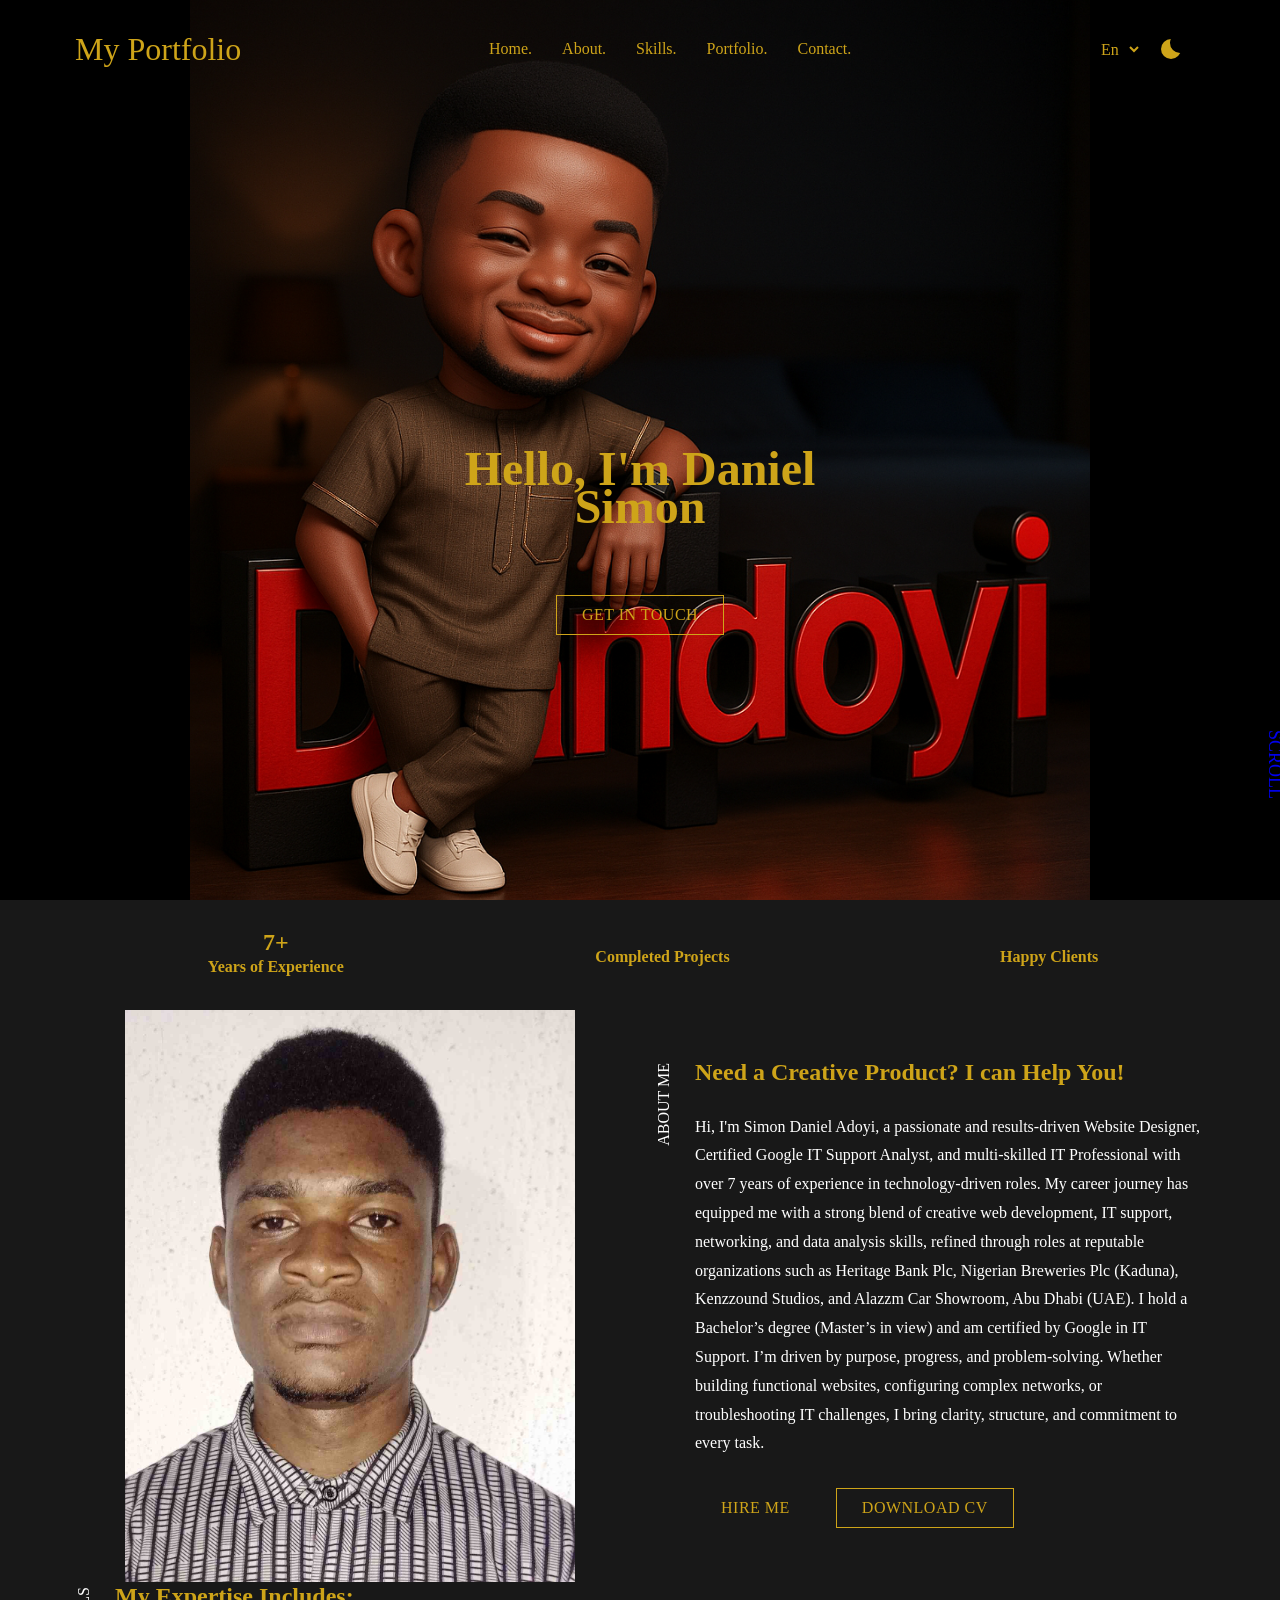
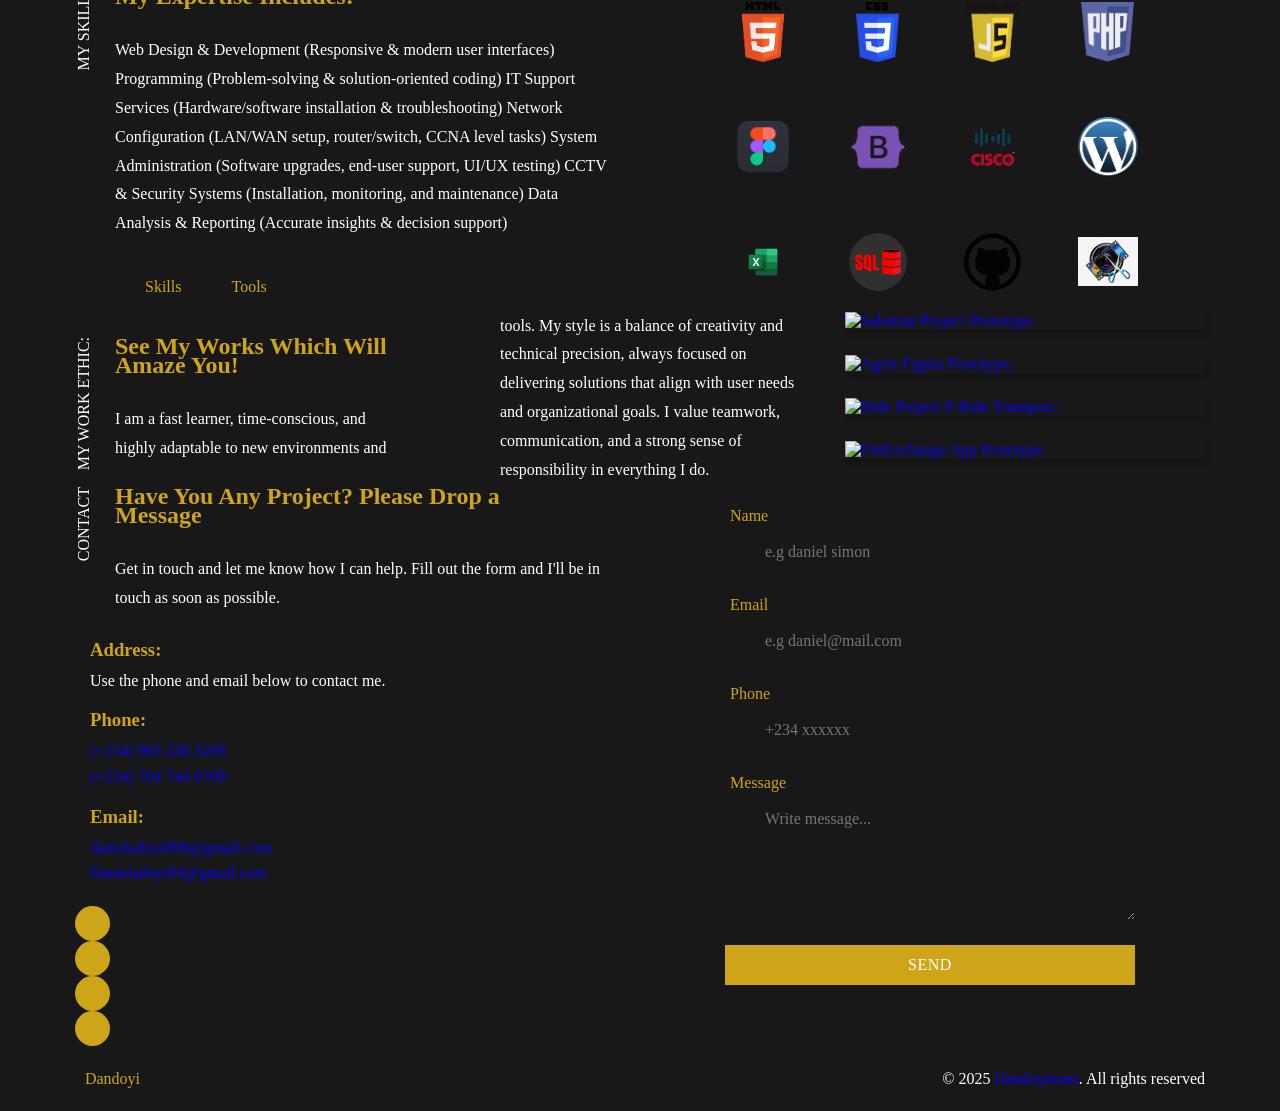
==== Port Git/index.html @ 93325a57 "Add files via upload" ====
<!DOCTYPE html>
<html lang="en">

<head>
    <meta charset="UTF-8">
    <title>Responsive Portfolio with dark theme | CodeWithTanveer</title>
    <link rel="stylesheet" href="style.css">
</head>

<body id="top" class="dark_theme">

    <!-- #HEADER -->
    <header class="header" data-header>
        <div class="container">

            <h1 class="h1 logo">
                <a href="#">My Portfolio<span></span></a>
            </h1>

            <div class="navbar-actions">
                <select name="language" id="lang">
          <option value="en">En</option>
          <option value="ar">Ar</option>
        </select>
                <button class="theme-btn" aria-label="Change Theme" title="Change Theme" data-theme-btn>
  <span class="icon"></span>
</button>
            </div>

            <button class="nav-toggle-btn" aria-label="Toggle Menu" title="Toggle Menu" data-nav-toggle-btn>
        <span class="one"></span>
        <span class="two"></span>
        <span class="three"></span>
      </button>

            <nav class="navbar" data-navbar>
                <ul class="navbar-list">
                    <li><a href="#home" class="navbar-link">Home.</a></li>
                    <li><a href="#about" class="navbar-link">About.</a></li>
                    <li><a href="#skills" class="navbar-link">Skills.</a></li>
                    <li><a href="#portfolio" class="navbar-link">Portfolio.</a></li>
                    <li><a href="#contact" class="navbar-link">Contact.</a></li>
                </ul>
            </nav>

        </div>
    </header>

    <main>
        <article class="container">

            <!-- #HERO -->
            <section class="hero" id="home">

                <figure class="hero-banner">
                    <picture class="pix">
                        <!--   <source srcset="./img/background.png" media="(min-width: 768px)">
                        <source srcset="./assets/images/hero-banner-md.png" media="(min-width: 500px)">
                       -->
                        <img src="./img/background.png" alt="A man in a blue shirt with a happy expression" class="w-100">
                    </picture>
                </figure>

                <div class="hero-content">
                    <h2 class="h2a hero-title">
                        <span id="rotating-text"></span><span id="cursor">|</span>
                    </h2>
                    <a href="#contact" class="btn btn-primary">Get in touch</a>
                </div>

                <ul class="hero-social-list">
                    <li>
                        <a href="#" class="hero-social-link">
                            <ion-icon name="logo-facebook"></ion-icon>
                            <div class="tooltip">Facebook</div>
                        </a>
                    </li>
                    <li>
                        <a href="#" class="hero-social-link">
                            <ion-icon name="logo-twitter"></ion-icon>
                            <div class="tooltip">Twitter</div>
                        </a>
                    </li>
                    <li>
                        <a href="#" class="hero-social-link">
                            <ion-icon name="logo-linkedin"></ion-icon>
                            <div class="tooltip">Linkedin</div>
                        </a>
                    </li>
                </ul>
                <a href="#stats" class="scroll-down">Scroll</a>
            </section>

            <!-- #STATS -->
            <section class="stats" id="stats">
                <ul class="stats-list">
                    <li>
                        <a href="#" class="stats-card">
                            <div class="card-icon">
                                <!--<img src="./img/style.jpg" alt="Badge icon">-->
                            </div>
                            <h2 class="h2 card-title">
                                7+ <strong>Years of Experience</strong>
                            </h2>
                            <ion-icon name="chevron-forward-outline"></ion-icon>
                        </a>
                    </li>
                    <li>
                        <a href="#portfolio" class="stats-card">
                            <div class="card-icon">

                            </div>
                            <h2 class="h2 card-title">
                                <strong>Completed Projects</strong>
                            </h2>
                            <ion-icon name="chevron-forward-outline"></ion-icon>
                        </a>
                    </li>
                    <li>
                        <a href="#" class="stats-card">
                            <div class="card-icon">

                            </div>
                            <h2 class="h2 card-title">
                                <strong>Happy Clients</strong>
                            </h2>
                            <ion-icon name="chevron-forward-outline"></ion-icon>
                        </a>
                    </li>
                </ul>
            </section>

            <!-- #ABOUT -->
            <section class="about" id="about">
                <figure class="about-banner">
                    <img src="./img/profile.jpg" alt="A man in a alice blue shirt with a thinking expression" class="w-100">
                </figure>
                <div class="about-content section-content">
                    <p class="section-subtitle">About me</p>
                    <h2 class="h3 section-title">Need a Creative Product? I can Help You!</h2>
                    <p class="section-text">
                        Hi, I'm Simon Daniel Adoyi, a passionate and results-driven Website Designer, Certified Google IT Support Analyst, and multi-skilled IT Professional with over 7 years of experience in technology-driven roles. My career journey has equipped me with a strong
                        blend of creative web development, IT support, networking, and data analysis skills, refined through roles at reputable organizations such as Heritage Bank Plc, Nigerian Breweries Plc (Kaduna), Kenzzound Studios, and Alazzm Car
                        Showroom, Abu Dhabi (UAE). I hold a Bachelor’s degree (Master’s in view) and am certified by Google in IT Support. I’m driven by purpose, progress, and problem-solving. Whether building functional websites, configuring complex
                        networks, or troubleshooting IT challenges, I bring clarity, structure, and commitment to every task.</p>
                    <div class="btn-group">
                        <button class="btn btn-secondary">Hire me</button>
                        <button class="btn btn-primary">Download cv</button>
                    </div>
                </div>
            </section>

            <!-- #SKILLS -->
            <section class="skills" id="skills">
                <div class="skills-content section-content">
                    <p class="section-subtitle">My skills</p>
                    <h2 class="h3 section-title">My Expertise Includes:</h2>
                    <p class="section-text">
                        Web Design & Development (Responsive & modern user interfaces) Programming (Problem-solving & solution-oriented coding) IT Support Services (Hardware/software installation & troubleshooting) Network Configuration (LAN/WAN setup, router/switch, CCNA level
                        tasks) System Administration (Software upgrades, end-user support, UI/UX testing) CCTV & Security Systems (Installation, monitoring, and maintenance) Data Analysis & Reporting (Accurate insights & decision support) </p>
                    <div class="skills-toggle" data-toggle-box>
                        <button class="toggle-btn active" data-toggle-btn>Skills</button>
                        <button class="toggle-btn" data-toggle-btn>Tools</button>
                    </div>
                </div>
                <div class="skills-box" data-skills-box>
                    <ul class="skills-list">
                        <li>
                            <div class="skill-card">
                                <div class="tooltip">HTML5</div>
                                <div class="card-icon">
                                    <img src="./img/HTML5_logo.png" alt="HTML5 logo">
                                </div>
                            </div>
                        </li>
                        <li>
                            <div class="skill-card">
                                <div class="tooltip">CSS3</div>
                                <div class="card-icon">
                                    <img src="./img/css.png" alt="CSS3 logo">
                                </div>
                            </div>
                        </li>
                        <li>
                            <div class="skill-card">
                                <div class="tooltip">JavaScript</div>
                                <div class="card-icon">
                                    <img src="./img/js.png" alt="JavaScript logo">
                                </div>
                            </div>
                        </li>
                        <li>
                            <div class="skill-card">
                                <div class="tooltip">PHP</div>
                                <div class="card-icon">
                                    <img src="./img/php.png" alt="PHP logo">
                                </div>
                            </div>
                        </li>
                        <li>
                            <div class="skill-card">
                                <div class="tooltip">Figma</div>
                                <div class="card-icon">
                                    <img src="./img/figma.png" alt="figma logo">
                                </div>
                            </div>
                        </li>
                        <li>
                            <div class="skill-card">
                                <div class="tooltip">Bootstrap</div>
                                <div class="card-icon">
                                    <img src="./img/bootstrap.png" alt="Bootstrap logo">
                                </div>
                            </div>
                        </li>
                        <li>
                            <div class="skill-card">
                                <div class="tooltip">Cisco Networking</div>
                                <div class="card-icon">
                                    <img src="./img/Cisco.png" alt="cisco logo">
                                </div>
                            </div>
                        </li>
                        <li>
                            <div class="skill-card">
                                <div class="tooltip">Wordpress</div>
                                <div class="card-icon">
                                    <img src="./img/wordpress.png" alt="wordpress logo">
                                </div>
                            </div>
                        </li>
                        <li>
                            <div class="skill-card">
                                <div class="tooltip">Data Analyst</div>
                                <div class="card-icon">
                                    <img src="./img/excel.png" alt="datalysis logo">
                                </div>
                            </div>
                        </li>
                        <li>
                            <div class="skill-card">
                                <div class="tooltip">SQL</div>
                                <div class="card-icon">
                                    <img src="./img/sql.png" alt="sql logo">
                                </div>
                            </div>
                        </li>
                        <li>
                            <div class="skill-card">
                                <div class="tooltip">Github</div>
                                <div class="card-icon">
                                    <img src="./img/github.png" alt="graphics logo">
                                </div>
                            </div>
                        </li>
                        <li>
                            <div class="skill-card">
                                <div class="tooltip">Production</div>
                                <div class="card-icon">
                                    <img src="./img/video.png" alt="video logo">
                                </div>
                            </div>
                        </li>
                    </ul>
                    <ul class="tools-list">
                        <li>
                            <div class="skill-card">
                                <div class="tooltip">VS Code</div>
                                <div class="card-icon">
                                    <img src="./img/vs.png" alt="vscode logo">
                                </div>
                            </div>
                        </li>
                        <li>
                            <div class="skill-card">
                                <div class="tooltip">Corel draw</div>
                                <div class="card-icon">
                                    <img src="./img/corel.png" alt="corel logo">
                                </div>
                            </div>
                        </li>
                        <li>
                            <div class="skill-card">
                                <div class="tooltip">Adobe Video editing</div>
                                <div class="card-icon">
                                    <img src="./img/pro.png" alt="video logo">
                                </div>
                            </div>
                        </li>
                        <li>
                            <div class="skill-card">
                                <div class="tooltip">Music Production</div>
                                <div class="card-icon">
                                    <img src="./img/cub.png" alt="music logo">
                                </div>
                            </div>
                        </li>
                        <li>
                            <div class="skill-card">
                                <div class="tooltip">Sound</div>
                                <div class="card-icon">
                                    <img src="./img/fl.png" alt="sound logo">
                                </div>
                            </div>
                        </li>
                        <li>
                            <div class="skill-card">
                                <div class="tooltip">Data analysis</div>
                                <div class="card-icon">
                                    <img src="./img/excel.png" alt="Command Line logo">
                                </div>
                            </div>
                        </li>
                        <li>
                            <div class="skill-card">
                                <div class="tooltip">VS Code</div>
                                <div class="card-icon">
                                    <img src="./img/vs-code.png" alt="VS Code logo">
                                </div>
                            </div>
                        </li>
                        <li>
                            <div class="skill-card">
                                <div class="tooltip">Photo shop</div>
                                <div class="card-icon">
                                    <img src="./img/ph.png" alt="photoshop logo">
                                </div>
                            </div>
                        </li>
                        <li>
                            <div class="skill-card">
                                <div class="tooltip">UI UX</div>
                                <div class="card-icon">
                                    <img src="./img/figma.png" alt="figma logo">
                                </div>
                            </div>
                        </li>
                        <!--
                        <li>
                            <div class="skill-card">
                                <div class="tooltip">Slack</div>
                                <div class="card-icon">
                                    <img src="./images/slack.png" alt="Slack logo">
                                </div>
                            </div>
                        </li>
                        <li>
                            <div class="skill-card">
                                <div class="tooltip">Photoshop</div>
                                <div class="card-icon">
                                    <img src="./img/3.jpg" alt="Photoshop logo">
                                </div>
                            </div>
                        </li>
                        <li>
                            <div class="skill-card">
                                <div class="tooltip">Adobe XD</div>
                                <div class="card-icon">
                                    <img src="./img/5.jpg" alt="Adobe XD logo">
                                </div>
                            </div>
                        </li>-->
                    </ul>
                </div>
            </section>

            <!-- #PROJECTS -->
            <section class="project" id="portfolio">
                <ul class="project-list">
                    <li>
                        <div class="project-content section-content">
                            <p class="section-subtitle">My Work Ethic:</p>
                            <h2 class="h3 section-title">See My Works Which Will Amaze You!</h2>
                            <p class="section-text">
                                I am a fast learner, time-conscious, and highly adaptable to new environments and tools. My style is a balance of creativity and technical precision, always focused on delivering solutions that align with user needs and organizational goals. I value teamwork,
                                communication, and a strong sense of responsibility in everything I do. </p>
                        </div>
                    </li>
                    <li>
                        <a href="https://www.figma.com/proto/iRcZZ6MHUHLI3V6UBb4CZR/Untitled?node-id=141-1620&t=kcoerVNfafxJbPvX-1" class="project-card" target="_blank">
                            <figure class="card-banner">
                                <img src="./assets/images/project-1.png" class="w-100" alt="Saleman Project Prototype.">
                            </figure>
                            <div class="card-content">
                                <h3 class="h4 card-title">Saleman Project Prototype</h3>

                            </div>
                        </a>
                    </li>
                    <li>
                        <a href="https://www.figma.com/proto/iRcZZ6MHUHLI3V6UBb4CZR/Untitled?node-id=121-324&t=kcoerVNfafxJbPvX-1" class="project-card" target="_blank">
                            <figure class="card-banner">
                                <img src="./images/project-2.png" class="w-100" alt="Agrix Figma Prototype.">
                            </figure>
                            <div class="card-content">
                                <h3 class="h4 card-title">Agrix Figma Prototype</h3>
                                <time class="publish-date" datetime="2022-04"></time>
                            </div>
                        </a>
                    </li>
                    <li>
                        <a href="https://moolatxt.buzz/" class="project-card" target="_blank">
                            <figure class="card-banner">
                                <img src="./assets/images/project-3.png" class="w-100" alt="Ride Project P-Ride Transport.">
                            </figure>
                            <div class="card-content">
                                <h3 class="h4 card-title">Ride Project P-Ride Transport</h3>

                            </div>
                        </a>
                    </li>
                    <li>
                        <a href="https://www.figma.com/proto/iRcZZ6MHUHLI3V6UBb4CZR/Untitled?node-id=59-145&t=kcoerVNfafxJbPvX-1" class="project-card" target="_blank">
                            <figure class="card-banner">
                                <img src="./assets/images/project-4.png" class="w-100" alt="FinExvhange App Prototype.">
                            </figure>
                            <div class="card-content">
                                <h3 class="h4 card-title">FinExvhange App Prototype</h3>

                            </div>
                        </a>
                    </li>
                    <!-- <li>
                        <a href="#" class="project-card">
                            <figure class="card-banner">
                                <img src="./assets/images/project-5.png" class="w-100" alt="On a dark liver background, Airport luggage car carrying a luggage.">
                            </figure>
                            <div class="card-content">
                                <h3 class="h4 card-title">Lorem Ipsum Dolor 05</h3>
                                <time class="publish-date" datetime="2022-04">April 2022</time>
                            </div>
                        </a>
                    </li>
                    <li>
                        <a href="#" class="project-card">
                            <figure class="card-banner">
                                <img src="./assets/images/project-6.png" class="w-100" alt="On a yellow background, a digital watch and a glass.">
                            </figure>
                            <div class="card-content">
                                <h3 class="h4 card-title">Lorem Ipsum Dolor 06</h3>
                                <time class="publish-date" datetime="2022-04">April 2022</time>
                            </div>
                        </a>
                    </li>
                    <li>
                        <a href="#" class="project-card">
                            <figure class="card-banner">
                                <img src="./assets/images/project-7.png" class="w-100" alt="A fujifilm instant camera on a dark electric blue background.">
                            </figure>
                            <div class="card-content">
                                <h3 class="h4 card-title">Lorem Ipsum Dolor 07</h3>
                                <time class="publish-date" datetime="2022-04">April 2022</time>
                            </div>
                        </a>
                    </li>
                    <li>
                        <button class="load-more">Load more work</button>
                    </li>-->
                </ul>
            </section>

            <!-- #CONTACT -->
            <section class="contact" id="contact">
                <div class="contact-content section-content">
                    <p class="section-subtitle">Contact</p>
                    <h2 class="h3 section-title">Have You Any Project? Please Drop a Message</h2>
                    <p class="section-text">
                        Get in touch and let me know how I can help. Fill out the form and I'll be in touch as soon as possible.
                    </p>
                    <ul class="contact-list">
                        <li class="contact-list-item">
                            <div class="contact-item-icon">
                                <ion-icon name="location-outline"></ion-icon>
                            </div>
                            <div class="wrapper">
                                <h3 class="h4 contact-item-title">Address:</h3>
                                <address class="contact-info">
                  Use the phone and email below to contact me.
                </address>
                            </div>
                        </li>
                        <li class="contact-list-item">
                            <div class="contact-item-icon">
                                <ion-icon name="call-outline"></ion-icon>
                            </div>
                            <div class="wrapper">
                                <h3 class="h4 contact-item-title">Phone:</h3>
                                <a href="tel:+2349032383209" class="contact-info">(+234) 903 238 3209</a>
                                <a href="tel:+2347047440709" class="contact-info">(+234) 704 744 0709</a>
                            </div>
                        </li>
                        <li class="contact-list-item">
                            <div class="contact-item-icon">
                                <ion-icon name="mail-outline"></ion-icon>
                            </div>
                            <div class="wrapper">
                                <h3 class="h4 contact-item-title">Email:</h3>
                                <a href="mailto:info@codewithtanveer.com" class="contact-info">danieladoyi808@gmail.com</a>
                                <a href="mailto:support@codewithtanveer.com" class="contact-info">Danieladoyi84@gmail.com</a>
                            </div>
                        </li>
                        <li>
                            <ul class="contact-social-list">
                                <li>
                                    <a href="#" class="contact-social-link">
                                        <div class="tooltip">Facebook</div>
                                        <ion-icon name="logo-facebook"></ion-icon>
                                    </a>
                                </li>
                                <li>
                                    <a href="#" class="contact-social-link">
                                        <div class="tooltip">Twitter</div>
                                        <ion-icon name="logo-twitter"></ion-icon>
                                    </a>
                                </li>
                                <li>
                                    <a href="#" class="contact-social-link">
                                        <div class="tooltip">Linkedin</div>
                                        <ion-icon name="logo-linkedin"></ion-icon>
                                    </a>
                                </li>
                                <li>
                                    <a href="#" class="contact-social-link">
                                        <div class="tooltip">Youtube</div>
                                        <ion-icon name="logo-youtube"></ion-icon>
                                    </a>
                                </li>
                            </ul>
                        </li>
                    </ul>
                </div>
                <form action="#" class="contact-form">
                    <div class="form-wrapper">
                        <label for="name" class="form-label">Name</label>
                        <div class="input-wrapper">
                            <input type="text" name="name" id="name" required placeholder="e.g daniel simon" class="input-field">
                            <ion-icon name="person-circle"></ion-icon>
                        </div>
                    </div>
                    <div class="form-wrapper">
                        <label for="email" class="form-label">Email</label>
                        <div class="input-wrapper">
                            <input type="email" name="email" id="email" required placeholder="e.g daniel@mail.com" class="input-field">
                            <ion-icon name="mail"></ion-icon>
                        </div>
                    </div>
                    <div class="form-wrapper">
                        <label for="phone" class="form-label">Phone</label>
                        <div class="input-wrapper">
                            <input type="tel" name="phone" id="phone" required placeholder="+234 xxxxxx" class="input-field">
                            <ion-icon name="call"></ion-icon>
                        </div>
                    </div>
                    <div class="form-wrapper">
                        <label for="message" class="form-label">Message</label>
                        <div class="input-wrapper">
                            <textarea name="message" id="message" required placeholder="Write message..." class="input-field"></textarea>
                            <ion-icon name="chatbubbles"></ion-icon>
                        </div>
                    </div>
                    <button type="submit" class="btn btn-primary">Send</button>
                </form>
            </section>
        </article>
    </main>

    <!-- #FOOTER -->
    <footer class="footer">
        <div class="container">
            <p class="h1 logo">
                <a href="#">
          Dandoyi<span></span>
        </a>
            </p>
            <p class="copyright">
                © 2025 <a href="#">Dandoyimart</a>. All rights reserved
            </p>
        </div>
    </footer>

    <!-- #GO TO TOP -->
    <a href="#top" class="go-top" data-go-top title="Go to Top">
        <ion-icon name="arrow-up"></ion-icon>
    </a>

    <!-- custom js link -->
    <script src="./scriptai.js"></script>
    <!-- ionicon link -->
    <script type="module" src="https://unpkg.com/ionicons@5.5.2/dist/ionicons/ionicons.esm.js"></script>
    <script nomodule src="https://unpkg.com/ionicons@5.5.2/dist/ionicons/ionicons.js"></script>
</body>

</html>
---- Port Git/style.css ----
:root {
    /**
   * colors

    -raw-seinna: #cea419;
    -sizzling-sunrise: hsl(51, 95%, 54%);
    -scarlet: hsl(13, 96%, 47%);
    -black: hsl(0, 0%, 0%);
    -white: hsl(0, 0%, 100%);
    /**
   * typography
   */
    -ff-saira-stencil-one: "Saira Stencil One", sans-serif;
    -ff-poppins: 'Poppins', sans-serif;
    -ff-roboto: 'Roboto', sans-serif;
    -fs-1: 2rem;
    -fs-2: calc(1.813rem + 1vw);
    -fs-3: calc(1.313rem + 1vw);
    -fs-4: 1.4rem;
    -fs-5: 1rem;
    -fs-6: 0.813rem;
    -fs-7: 0.75rem;
    -fw-400: 400;
    -fw-700: 700;
    /**
   * transition
   */
    -transition-1: 0.25s ease-in-out;
    /**
   * spacing
   */
    -section-padding: 80px;
    /**
   * radius
   */
    -radius-4: 4px;
    -radius-12: 12px;
}


/*------------*\
 * #THEME COLORS
\*-----------*\

body.dark_theme {
    -bg-primary: hsl(0, 73%, 9%);
    -bg-secondary: hsl(0, 80%, 10%);
    -color-primary: #cea419;
    -color-secondary: hsl(0, 0%, 62%);
    -card-shadow: hsla(0, 0%, 0%, 0.4);
    -input-bg: hsl(0, 0%, 16%);
    -shadow-1: 10px 10px 40px var(-card-shadow);
}

body.light_theme {
    -bg-primary: hsla(0, 76%, 8%, 0.733);
    -bg-secondary: hsl(0, 79%, 6%);
    -color-primary: #cea419;
    -color-secondary: hsl(0, 0%, 37%);
    -card-shadow: hsla(0, 0%, 0%, 0.1);
    -input-bg: hsl(0, 74%, 8%);
    -shadow-1: 10px 10px 40px var(-card-shadow);
}


/*------------*\
 * #RESET
\*------------*/

*,
*::before,
*::after {
    margin: 0;
    padding: 0;
    box-sizing: border-box;
}

li {
    list-style: none;
}

a {
    text-decoration: none;
}

a,
img,
time,
span,
input,
label,
select,
button,
textarea,
ion-icon {
    display: block;
}

input,
button,
select,
textarea {
    background: none;
    border: none;
    font: inherit;
}

button,
select {
    cursor: pointer;
}

input,
textarea {
    width: 100%;
}

ion-icon {
    pointer-events: none;
}

:is(a, button, select) {
    outline-color: var(-scarlet);
    outline-offset: 3px;
}

::selection {
    background: #cea419;
    color: var(-bg-primary);
}

html {
    font-family: var(-ff-roboto);
    scroll-behavior: smooth;
}

body {
    background: var(-bg-primary);
    transition: var(-transition-1);
}

body.active {
    overflow: hidden;
}

body.light_theme {
    background: #fff;
    color: #222;
}

body.light_theme .header,
body.light_theme .footer {
    background: #f5f5f5;
    color: #222;
}

body.dark_theme {
    background: #181818;
    color: #fff;
}

body.light_theme {
    background: #fff;
    color: #222;
}


/* Example: Make sure all sections inherit the body color */

body.light_theme .header,
body.light_theme .footer,
body.light_theme .skills,
body.light_theme .about,
body.light_theme .project,
body.light_theme .contact {
    background: #f5f5f5;
    color: #222;
}


/* Add more overrides as needed for your design */


/*------------*\
 * #REUSED STYLE
\*------------*/

.container {
    padding-inline: 10px;
}

.h1 {
    font-size: var(-fs-1);
    line-height: 1.2;
    font-weight: 400;
}

.h2,
.h3,
.h4 {
    color: #cea419;
    font-family: var(-ff-poppins);
    line-height: 0.8;
}

.h2a,
.h3a,
.h4a {
    color: #cea419;
    font-family: var(-ff-poppins);
    font-size: xxx-large;
    line-height: 0.8;
}

.h2 {
    font-size: var(-fs-2);
}

.h3 {
    font-size: var(-fs-3);
}

.h4 {
    font-size: var(-fs-5);
}

.w-100 {
    width: 100%;
}

.btn {
    max-width: max-content;
    color: #cea419;
    font-weight: var(-fw-700);
    text-transform: uppercase;
    letter-spacing: 0.5px;
    padding: 10px 25px;
    border: 1px solid transparent;
    border-radius: var(-radius-4);
    transition: var(-transition-1);
}

.btn-primary {
    border-color: #cea419;
}

.btn-primary:is(:hover, :focus) {
    background: #cea419;
    color: #222;
}

.btn-secondary {
    background: var(-raw-seinna);
    border-color: var(-raw-seinna);
    color: var(-black);
}

.btn-secondary:is(:hover, :focus) {
    -raw-seinna: hsl(24, 74%, 64%);
}

.section-subtitle {
    position: relative;
    color: var(-color-secondary);
    text-transform: uppercase;
    padding-bottom: 5px;
    margin-bottom: 20px;
}

.section-subtitle::after {
    content: "";
    position: absolute;
    top: 100%;
    left: 0;
    width: 60px;
    height: 2px;
    background: var(-color-secondary);
}

.section-title {
    max-width: 350px;
    margin-bottom: 30px;
}

.section-text {
    color: var(-color-secondary);
    line-height: 1.8;
    margin-bottom: 30px;
}

.tooltip {
    position: absolute;
    top: -40px;
    background: var(-raw-seinna);
    min-width: max-content;
    color: var(-white);
    font-size: 15px;
    font-weight: var(-fw-700);
    padding: 5px 10px;
    border-radius: var(-radius-4);
    box-shadow: var(-shadow-1);
    transform: translateY(-10px);
    opacity: 0;
    pointer-events: none;
    transition: var(-transition-1);
    z-index: 1;
}


/*------------*\
 * #HEADER
\*------------*/

.header {
    padding-block: 15px;
    position: fixed;
    top: 0;
    left: 0;
    width: 100%;
    transition: var(-transition-1);
    z-index: 4;
}

.header.active {
    padding-block: 12px;
    background: var(-bg-secondary);
    box-shadow: var(-shadow-1);
}

.header .container {
    display: flex;
    justify-content: space-between;
    align-items: center;
    gap: 10px;
}

.logo {
    position: relative;
    min-width: 77px;
    z-index: 2;
}

.logo a {
    color: #cea419;
    font-family: var(-ff-saira-stencil-one);
}

.logo span {
    display: inline-block;
    color: var(-raw-seinna);
    margin-left: 2px;
}

.navbar-actions {
    display: flex;
    align-items: center;
    gap: 15px;
    margin-left: auto;
}

.navbar-actions select {
    color: #cea419;
    width: 45px;
}

.navbar-actions option {
    background: var(-bg-primary);
    color: #cea419;
}

.theme-btn {
    padding: 4px;
    width: 48px;
    background: var(-bg-secondary);
    border-radius: 100px;
    transition: var(-transition-1);
}

.header.active .theme-btn {
    background: var(-bg-primary);
}

.theme-btn .icon {
    position: relative;
    left: 0;
    width: 20px;
    height: 20px;
    border-radius: 50px;
    box-shadow: inset 9px -6px #cea419;
    transition: var(-transition-1);
}

.theme-btn.active .icon {
    left: 20px;
    box-shadow: inset 20px -20px var(-sizzling-sunrise);
}

.nav-toggle-btn {
    position: relative;
    transform: rotate(-55deg);
    transition: var(-transition-1);
    z-index: 2;
}

.nav-toggle-btn.active {
    transform: rotate(-45deg);
}

.nav-toggle-btn span {
    width: 20px;
    height: 2px;
    background: #cea419;
    margin: 5px;
    transition: var(-transition-1);
}

.nav-toggle-btn :is(.one, .three) {
    width: 10px;
}

.nav-toggle-btn .one {
    margin-left: auto;
    transform-origin: left;
}

.nav-toggle-btn .three {
    transform-origin: right;
}

.nav-toggle-btn.active .one {
    transform: rotate(90deg) translateX(-3px);
}

.nav-toggle-btn.active .three {
    transform: rotate(90deg) translateX(3px);
}

.navbar {
    position: fixed;
    background: var(-bg-secondary);
    top: 100%;
    left: 0;
    width: 100%;
    height: 100%;
    display: grid;
    place-items: center;
    visibility: hidden;
    transition: 0.75s cubic-bezier(0.71, 0.01, 0.24, 0.99);
    transition-delay: 0.5s;
    z-index: 1;
}

.navbar.active {
    top: 0;
    visibility: visible;
    transition-delay: 0s;
}

.navbar-list>li {
    margin-block: 20px;
    padding-inline: 50px;
    overflow: hidden;
}

.navbar-link {
    position: relative;
    width: max-content;
    margin-inline: auto;
    color: #cea419;
    font-family: var(-ff-poppins);
    font-size: var(-fs-1);
    padding: 10px;
    transform: translateY(50px);
    transition: 0.75s cubic-bezier(0.68, -0.55, 0.27, 2);
}

.navbar.active .navbar-link {
    transform: translateY(0);
    transition-delay: 0.5s;
}

.navbar-link::before {
    content: "";
    position: absolute;
    top: 50%;
    transform: translateY(-50%);
    left: 0;
    height: 5px;
    width: 0;
    background: var(-raw-seinna);
    transition: var(-transition-1);
}

.navbar-link:is(:hover, :focus)::before {
    width: 100%;
}


/*------------*\
 * #HERO
\*------------*/

main {
    overflow-x: hidden;
}

.hero {
    min-height: 100vh;
    display: flex;
    flex-direction: column;
    justify-content: center;
    align-items: center;
    padding-top: 115px;
    margin-bottom: var(-section-padding);
}

.hero-banner {
    width: 1500px;
    margin-bottom: 30px;
    background-color: black;
}

.hero .pix {
    width: 100%;
    height: 20px;
}

:is(.hero-social-list, .scroll-down) {
    display: none;
}

.hero-content {
    max-width: 450px;
}

.hero-title {
    text-align: center;
    margin-bottom: 30px;
}

.hero .btn-primary {
    margin-inline: auto;
}


/*------------*\
 * #STATS
\*------------*/

.stats {
    padding-block: var(-section-padding);
}

.stats-list {
    display: grid;
    gap: 30px;
}

.stats-card {
    background: var(-bg-secondary);
    display: flex;
    align-items: center;
    gap: 10px;
    padding: 25px;
    border-radius: var(-radius-12);
    box-shadow: var(-shadow-1);
    transition: var(-transition-1);
}

.stats-card:is(:hover, :focus) {
    transform: translateY(-5px);
}

.stats-card .card-icon {
    background: var(-raw-seinna);
    width: 60px;
    height: 60px;
    display: grid;
    place-items: center;
    border-radius: 50%;
}

.stats-card .card-icon img {
    width: 70%;
    filter: invert(1);
}

.stats-card .card-title {
    width: calc(100% - 95px);
    color: var(-raw-seinna);
    text-align: center;
}

.stats-card .card-title strong {
    display: block;
    color: #cea419;
    font-size: initial;
    line-height: 1.3;
    margin-top: 5px;
}

.stats-card>ion-icon {
    color: var(-color-secondary);
}


/*------------*\
 * #ABOUT
\*------------*/

.about {
    padding-block: var(-section-padding);
}

.about-banner {
    max-width: 400px;
    margin-inline: auto;
    margin-bottom: 80px;
}

.about .btn {
    max-width: unset;
    width: 100%;
}

.about .btn-secondary {
    margin-bottom: 10px;
}


/*------------*\
 * #SKILLS
\*------------*/

.skills {
    padding-block: var(-section-padding);
}

.skills-content {
    margin-bottom: 50px;
}

.skills-toggle {
    background: var(-bg-secondary);
    position: relative;
    width: max-content;
    margin-inline: auto;
    display: flex;
    align-items: center;
    padding: 5px;
    border-radius: 100px;
    box-shadow: var(-shadow-1);
    z-index: 1;
}

.skills-toggle::before {
    content: "";
    position: absolute;
    top: 5px;
    left: 5px;
    bottom: 5px;
    width: 93px;
    background: var(-raw-seinna);
    border-radius: 100px;
    transition: var(-transition-1);
    z-index: -1;
}

.skills-toggle.active::before {
    left: 98px;
    width: 94px;
}

.toggle-btn {
    color: #cea419;
    font-family: var(-ff-poppins);
    padding: 5px 25px;
    transition: var(-transition-1);
}

.toggle-btn.active {
    color: var(-white);
}

.skills-box.active .skills-list,
.skills-box .tools-list {
    display: none;
}

.skills-list .card-icon img,
.tools-list .card-icon img {
    width: 60px;
    height: 60px;
    object-fit: contain;
    display: block;
    margin: 0 auto;
}

.skill-card {
    display: flex;
    flex-direction: column;
    align-items: center;
    justify-content: center;
    min-width: 100px;
    min-height: 100px;
    padding: 10px;
    box-sizing: border-box;
}

.skills-box .skills-list,
.skills-box.active .tools-list {
    display: flex;
    flex-wrap: wrap;
    justify-content: center;
    align-items: center;
    gap: 15px;
    animation: fadeIn 0.5s ease-out forwards;
}

@keyframes fadeIn {
    0% {
        opacity: 0;
    }
    100% {
        opacity: 1;
    }
}

.skill-card {
    position: relative;
    background: var(-bg-secondary);
    width: 80px;
    height: 80px;
    display: grid;
    place-items: center;
    border-radius: var(-radius-12);
    box-shadow: var(-shadow-1);
    cursor: help;
}

.skill-card:hover .tooltip {
    transform: translateY(0);
    opacity: 1;
}


/*------------*\
 * #PROJECT
\*------------*/

.project {
    padding-block: var(-section-padding);
}

.project-list>li {
    margin-bottom: 25px;
}

.project-card {
    position: relative;
    overflow: hidden;
    border-radius: var(-radius-12);
    box-shadow: 2px 4px 6px hsla(0, 0%, 0%, 0.2);
}

.project-card::after {
    content: "";
    position: absolute;
    inset: 0;
    border-radius: inherit;
    transition: var(-transition-1);
}

.project-card:is(:hover, :focus)::after {
    background: hsla(0, 0%, 100%, 0.1);
    backdrop-filter: blur(0.5px);
}

.project-card .card-content {
    position: absolute;
    bottom: 0;
    left: 0;
    width: 100%;
    padding: 20px;
}

.project-card .card-title {
    margin-bottom: 10px;
}

.project-card :is(.card-title, .publish-date) {
    background: var(-bg-primary);
    padding: 6px 12px;
    width: max-content;
    box-shadow: var(-shadow-1);
    transform: translateY(20px);
    opacity: 0;
    transition: var(-transition-1);
}

.project-card .publish-date {
    font-size: var(-fs-6);
    color: #cea419;
    transition-delay: 0s;
}

.project-card:is(:hover, :focus) :is(.card-title, .publish-date) {
    transform: translateY(0);
    opacity: 1;
}

.project-card:is(:hover, :focus) .publish-date {
    transition-delay: 0.1s;
}

.load-more {
    font-size: var(-fs-4);
    color: var(-raw-seinna);
    text-decoration: underline;
    margin-inline: auto;
}


/*------------*\
 * #CONTACT
\*------------*/

.contact {
    padding-block: var(-section-padding);
}

.contact-content {
    margin-bottom: 50px;
}

.contact-list-item {
    display: flex;
    align-items: flex-start;
    gap: 15px;
    margin-bottom: 20px;
}

.contact-item-icon {
    font-size: 25px;
    color: #cea419;
}

.contact-item-icon ion-icon {
    -ionicon-stroke-width: 40px;
}

.contact-item-title {
    margin-bottom: 10px;
}

.contact-list-item .contact-info {
    color: var(-color-secondary);
    font-style: normal;
    line-height: 1.6;
    transition: var(-transition-1);
}

.contact-info:not(address):is(:hover, :focus) {
    color: #cea419;
}

.contac-social-list {
    display: flex;
    flex-wrap: wrap;
    justify-content: flex-start;
    align-items: center;
    gap: 15px;
    padding-inline: 40px;
}

.contact-social-link {
    position: relative;
    background: #cea419;
    color: var(-bg-primary);
    width: 35px;
    height: 35px;
    display: grid;
    place-items: center;
    border-radius: 50%;
    transition: var(-transition-1);
}

.contact-social-link:is(:hover, :focus) {
    background: var(-raw-seinna);
    color: var(-white);
}

.contact-social-link:is(:hover, :focus) .tooltip {
    transform: translateY(0);
    opacity: 1;
}

.contact-form {
    background: var(-bg-secondary);
    padding: 20px;
    border-radius: var(-radius-12);
    box-shadow: var(-shadow-1);
}

.form-wrapper {
    margin-bottom: 25px;
}

.form-label {
    color: #cea419;
    font-size: var(-fs-7);
    font-family: var(-ff-poppins);
    margin-bottom: 8px;
    margin-left: 5px;
}

.input-wrapper {
    position: relative;
}

.input-field {
    background: var(-input-bg);
    color: var(-raw-seinna);
    padding: 10px;
    padding-left: 40px;
    border-radius: var(-radius-12);
    transition: var(-transition-1);
}

.input-wrapper ion-icon {
    position: absolute;
    top: 10px;
    left: 10px;
    color: var(-color-secondary);
    font-size: 20px;
    transition: var(-transition-1);
}

textarea.input-field {
    min-height: 60px;
    height: 120px;
    max-height: 200px;
    resize: vertical;
}

.input-field:focus {
    outline: 1px solid;
}

.input-field:focus+ion-icon {
    color: var(-raw-seinna);
}

.contact .btn-primary {
    max-width: unset;
    width: 100%;
    background: #cea419;
    color: #fff;
}


/*------------*\
 * #FOOTER
\*------------*/

.footer {
    background: var(-bg-secondary);
    padding-block: 20px;
    text-align: center;
    box-shadow: var(-shadow-1);
}

.footer .logo {
    margin-bottom: 15px;
}

.copyright {
    color: var(-color-secondary);
    line-height: 1.6;
}

.copyright a {
    display: inline-block;
    color: var(-raw-seinna);
}


/*------------*\
 * #GO TO TOP
\*------------*/

.go-top {
    position: fixed;
    bottom: 25px;
    right: 25px;
    width: 45px;
    height: 45px;
    display: grid;
    place-items: center;
    font-size: 20px;
    color: #cea419;
    border: 2px solid #cea419;
    border-radius: 50%;
    opacity: 0;
    pointer-events: none;
    transform: translateY(10px);
    transition: var(-transition-1);
    z-index: 2;
}

.go-top.active {
    opacity: 1;
    pointer-events: all;
    transform: translateY(0);
}


/*------------*\
 * #MEDIA QUERIES
\*------------*/


/**
 * responsive for larger than 550px screen
 */

@media (min-width: 550px) {
    /**
   * REUSED STYLE
   */
    .container {
        max-width: 550px;
        margin-inline: auto;
    }
    .section-title {
        max-width: 380px;
    }
    /**
   * PROJECT
   */
    .project-list {
        column-count: 2;
        column-gap: 25px;
    }
    .project-list>li:first-child {
        column-span: all;
    }
}


/**
 * responsive for larger than 768px screen
 */

@media (min-width: 768px) {
    /**
   * REUSED STYLE
   */
    .container {
        max-width: 720px;
    }
    .section-title {
        max-width: 430px;
    }
    /**
   * STATS
   */
    .stats-list {
        grid-template-columns: 1fr 1fr;
    }
    /**
   * ABOUT
   */
    .btn-group {
        display: flex;
        justify-content: flex-start;
        align-items: center;
        gap: 20px;
    }
    .about .btn {
        max-width: max-content;
    }
    .about .btn-secondary {
        margin-bottom: 0;
    }
    /**
   * CONTACT
   */
    .contact-form {
        max-width: 450px;
        margin-inline: auto;
    }
}


/**
 * responsive for larger than 992px screen
 */

@media (min-width: 992px) {
    /**
   * CUSTOM PROPERTY
   */
     :root {
        /**
     * typography
     */
        -fs-2: 3rem;
        /**
     * spacing
     */
        -section-padding: 100px;
    }
    /**
   * REUSED STYLE
   */
    .container {
        max-width: 980px;
    }
    .section-content {
        position: relative;
        padding-left: 40px;
    }
    .section-subtitle {
        position: absolute;
        top: 0;
        left: 0;
        transform: rotate(0.75turn) translateX(-100%);
        transform-origin: left top;
        margin-bottom: 0;
    }
    .section-subtitle::after {
        top: 8px;
        left: auto;
        right: calc(100% + 20px);
    }
    /**
   * HEADER
   */
    .header {
        padding-block: 30px;
    }
    .header.active {
        padding-block: 15px;
    }
    .navbar-actions {
        order: 1;
        margin-left: 0;
    }
    .nav-toggle-btn {
        display: none;
    }
    .navbar {
        all: unset;
    }
    .navbar-link {
        transform: translateY(0);
        font-size: unset;
        padding-inline: 5px;
    }
    .navbar-list>li {
        margin: 0;
        padding: 0;
        overflow: visible;
    }
    .navbar-list {
        display: flex;
        justify-content: center;
        align-items: center;
        gap: 20px;
    }
    .navbar-link::before {
        height: 2px;
    }
    /**
   * HERO
   */
    .hero {
        position: relative;
        padding-top: 0;
        height: 100vh;
    }
    .hero-banner {
        max-width: unset;
        height: 100%;
        margin-bottom: 0;
    }
    .hero img {
        height: 100%;
        width: auto;
        margin-inline: auto;
    }
    .hero-content {
        -color-primary: var(-white);
        position: absolute;
        top: 50%;
        filter: drop-shadow(2px 4px 10px var(-black));
    }
    .hero .btn-primary:is(:hover, :focus) {
        color: hsl(0, 0%, 12%);
    }
    .hero-social-list {
        display: block;
        position: absolute;
        bottom: 92px;
        left: -30px;
    }
    .hero-social-list::after {
        content: "";
        position: absolute;
        bottom: -40px;
        left: 13px;
        width: 2px;
        height: 30px;
        background: var(-color-secondary);
    }
    .hero-social-link {
        position: relative;
        color: var(-color-secondary);
        margin-block: 5px;
        padding: 5px;
        font-size: 18px;
        transition: var(-transition-1);
    }
    .hero-social-link:is(:hover, :focus) {
        color: #cea419;
    }
    .hero-social-link .tooltip {
        -trans-x: 10px;
        left: calc(100% + 10px);
        top: 50%;
        transform: translateY(-50%) translateX(var(-trans-x));
    }
    .hero-social-link:is(:hover, :focus) .tooltip {
        -trans-x: 0;
        opacity: 1;
    }
    .scroll-down {
        display: block;
        position: absolute;
        bottom: 80px;
        right: -30px;
        color: var(-color-secondary);
        font-size: 1.125rem;
        text-transform: uppercase;
        transform: rotate(90deg);
        transform-origin: top right;
    }
    .scroll-down::after {
        content: "";
        position: absolute;
        top: 8px;
        right: -50px;
        width: 30px;
        height: 2px;
        background: var(-color-secondary);
    }
    /**
   * STATS
   */
    .stats-list {
        grid-template-columns: repeat(3, 1fr);
    }
    .stats-card {
        height: 100%;
    }
    /**
   * ABOUT
   */
    .about {
        display: grid;
        grid-template-columns: 1fr 1fr;
        align-items: center;
        gap: 30px;
    }
    .about-banner {
        margin-bottom: 0;
    }
    /**
   * SKILLS
   */
    .skills {
        display: grid;
        grid-template-columns: 1fr 1fr;
        align-items: center;
        gap: 50px;
    }
    .skills-content {
        margin-bottom: 0;
    }
    .skills-toggle {
        margin-inline: 0;
    }
    /**
   * PROJECT
   */
    .project-list {
        column-count: 3;
    }
    .project-list>li:first-child {
        column-span: unset;
        margin: 25px;
        margin-left: 0;
    }
    /**
   * CONTACT
   */
    .contact {
        display: grid;
        grid-template-columns: 1fr 1fr;
        gap: 30px;
    }
    .contact-content {
        margin-bottom: 0;
    }
    .contact-form {
        width: 100%;
    }
    .contact-list {
        margin-left: -40px;
    }
    /**
   * FOOTER
   */
    .footer .container {
        display: flex;
        justify-content: space-between;
        align-items: center;
    }
    .footer .logo {
        margin-bottom: 0;
    }
}


/**
 * responsive for larger than 1200px screen
 */

@media (min-width: 1200px) {
    /**
   * REUSED STYLE
   */
    .container {
        max-width: 1150px;
    }
    .section-title {
        max-width: 460px;
    }
    /**
   * HERO
   */
    .hero-social-list {
        left: -80px;
    }
    .scroll-down {
        right: -80px;
    }
    /**
   * ABOUT
   */
    .about-banner {
        max-width: 450px;
    }
}

#cursor {
    display: inline-block;
    font-weight: bold;
    color: var(--color-primary);
    animation: blink 1s steps(2, start) infinite;
}

@keyframes blink {
    to {
        visibility: hidden;
    }
}
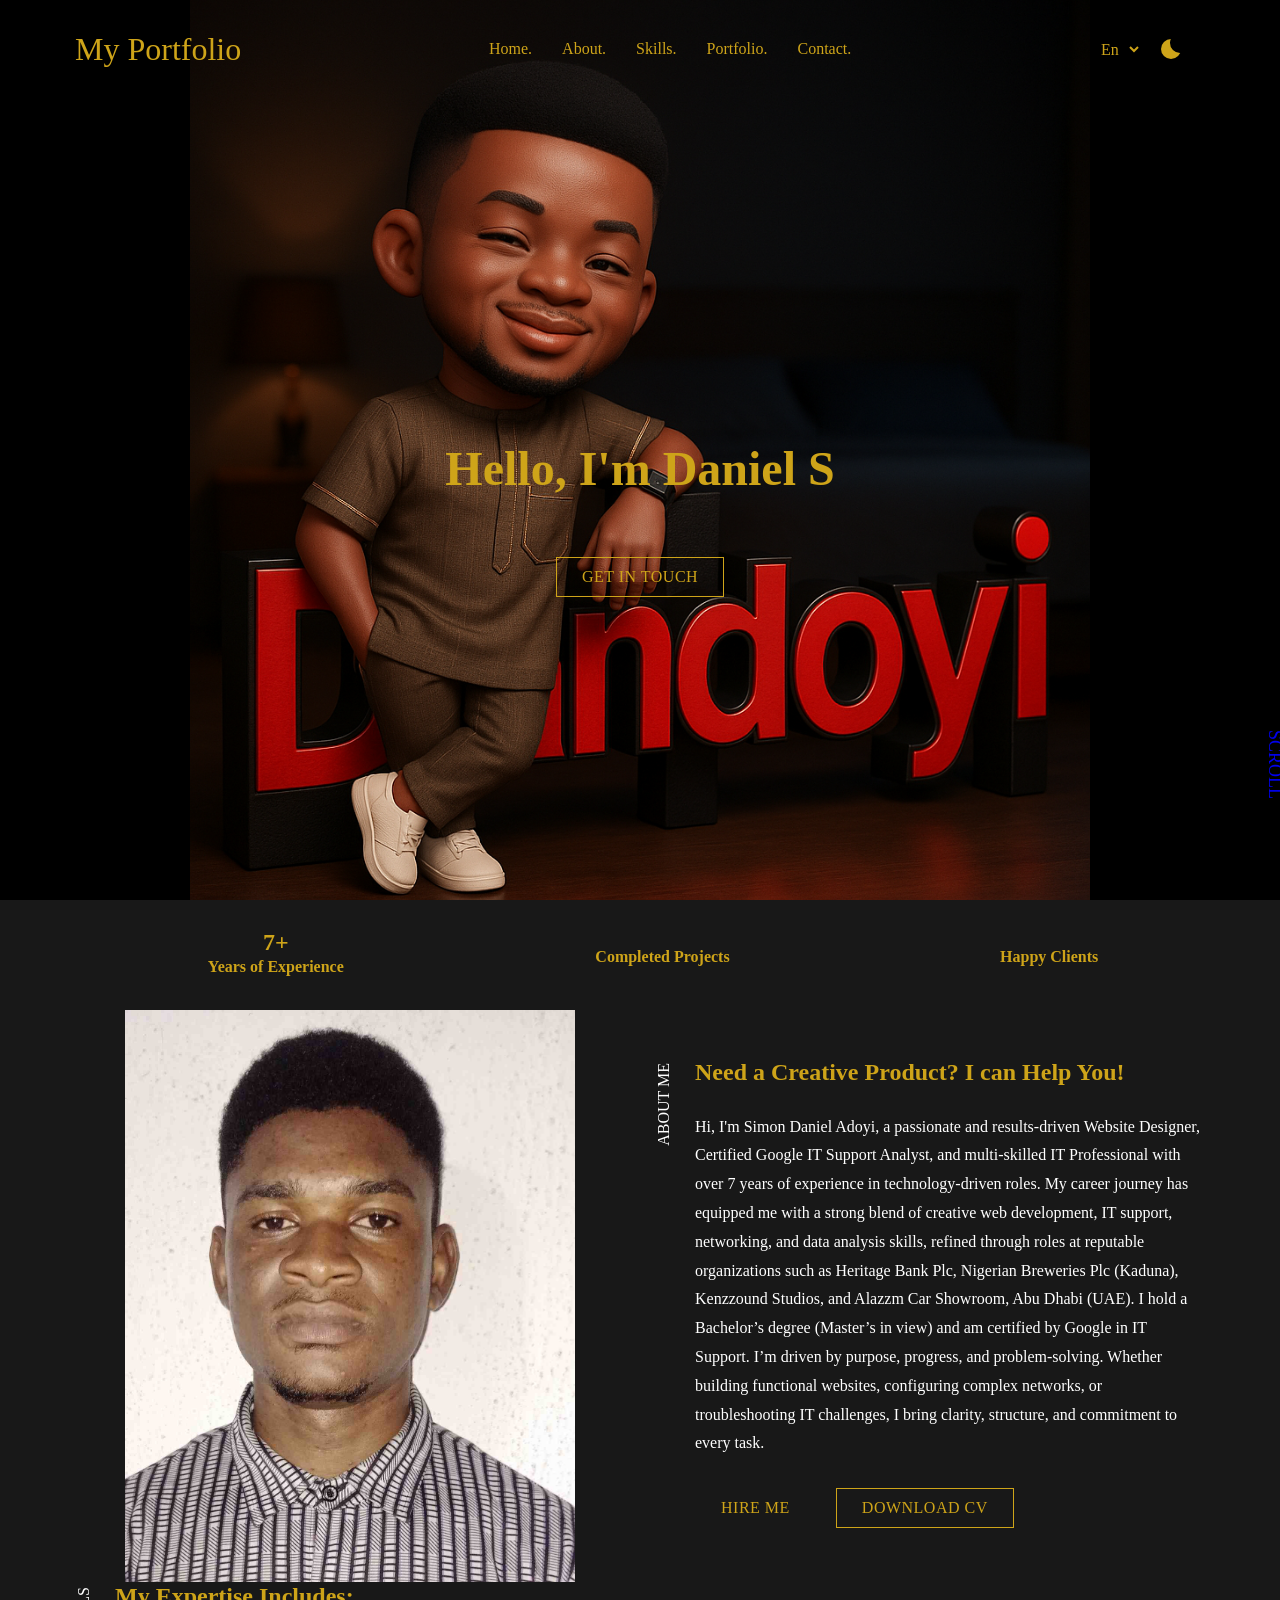
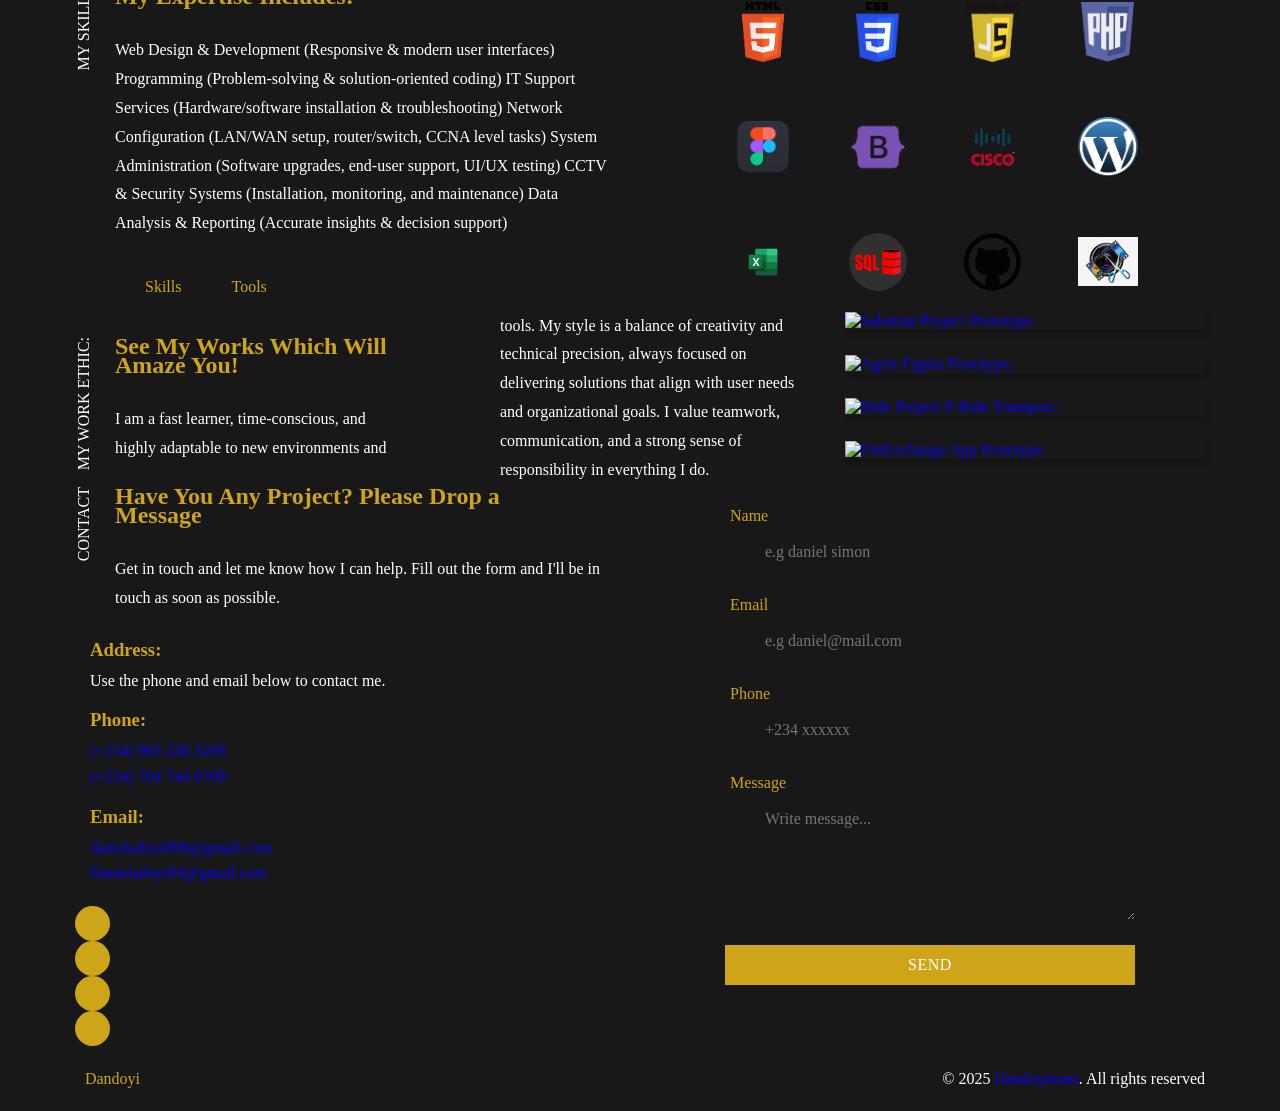
==== commit 4cb4141f: "Update index.html" ====
--- a/Port Git/index.html
+++ b/Port Git/index.html
@@ -3,7 +3,7 @@
 
 <head>
     <meta charset="UTF-8">
-    <title>Responsive Portfolio with dark theme | CodeWithTanveer</title>
+    <title>My Portfolio Simon Daniel</title>
     <link rel="stylesheet" href="style.css">
 </head>
 
@@ -590,4 +590,4 @@
     <script nomodule src="https://unpkg.com/ionicons@5.5.2/dist/ionicons/ionicons.js"></script>
 </body>
 
-</html>+</html>
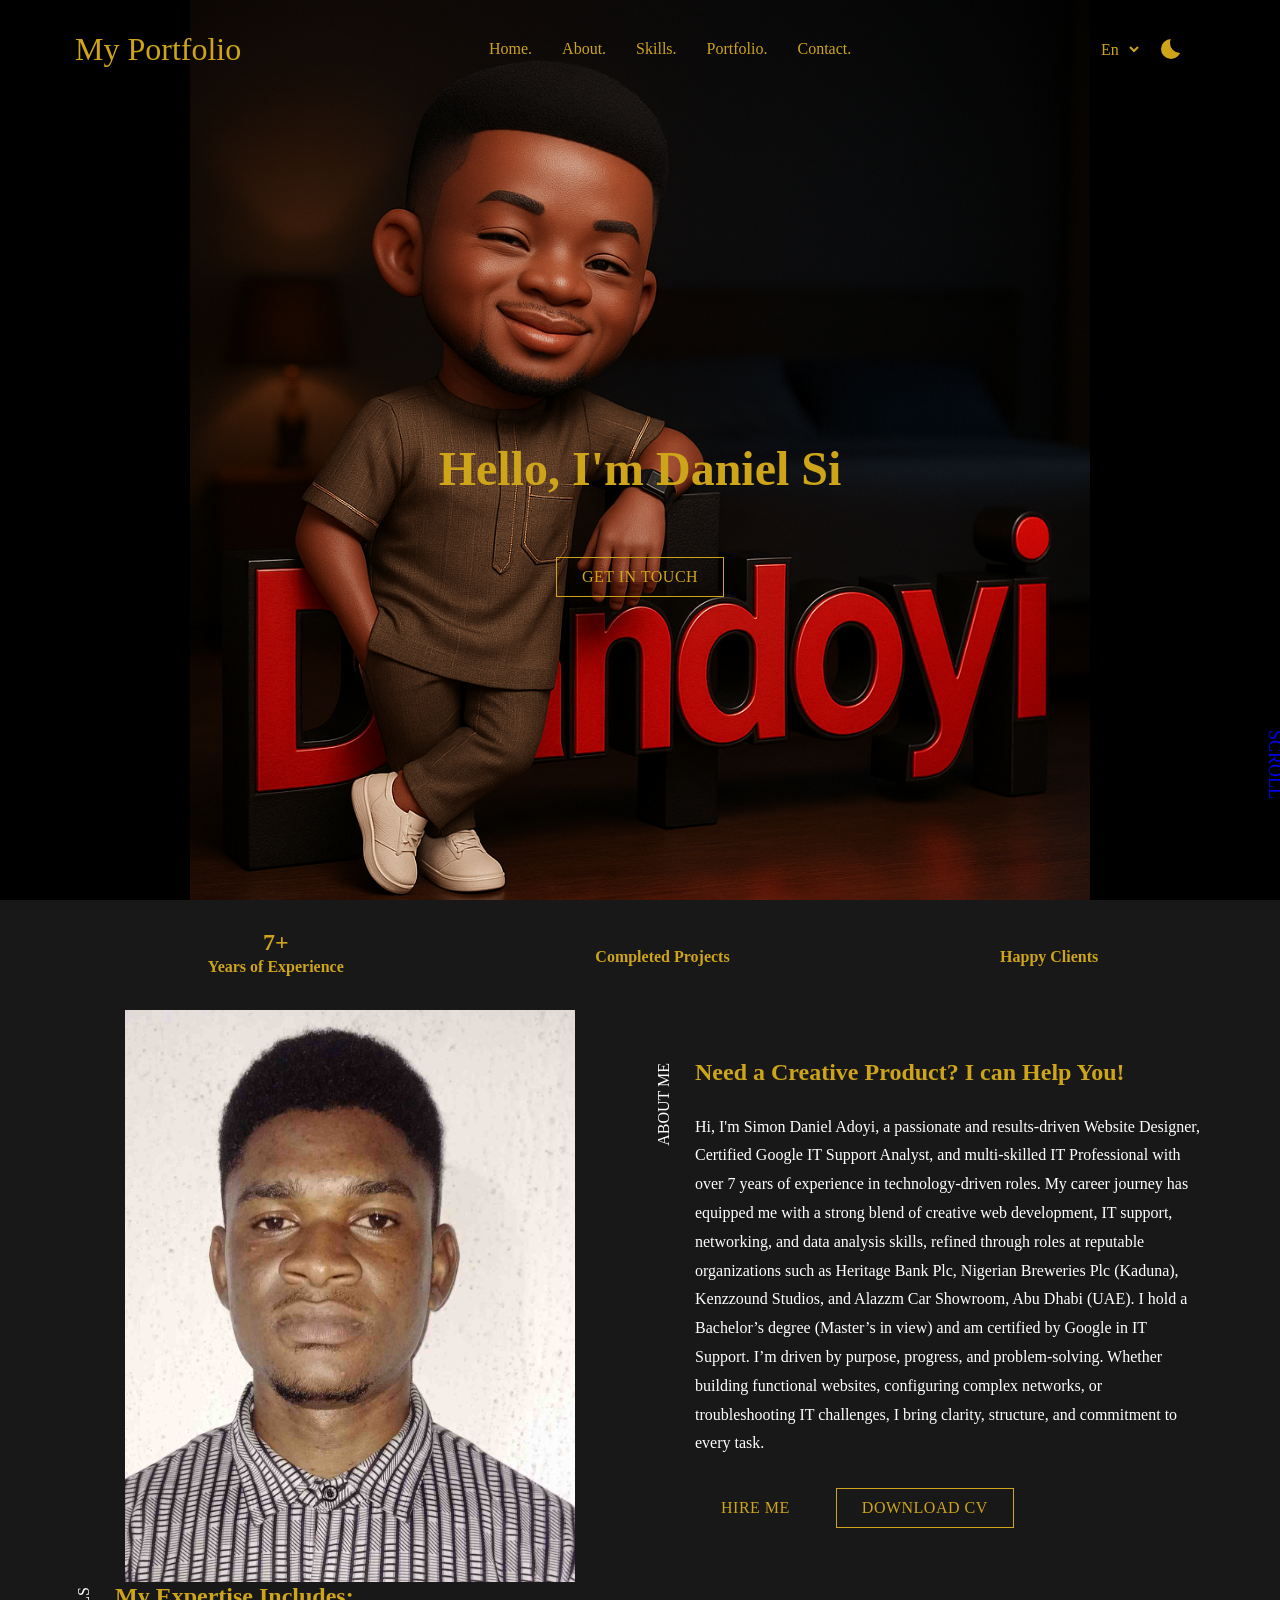
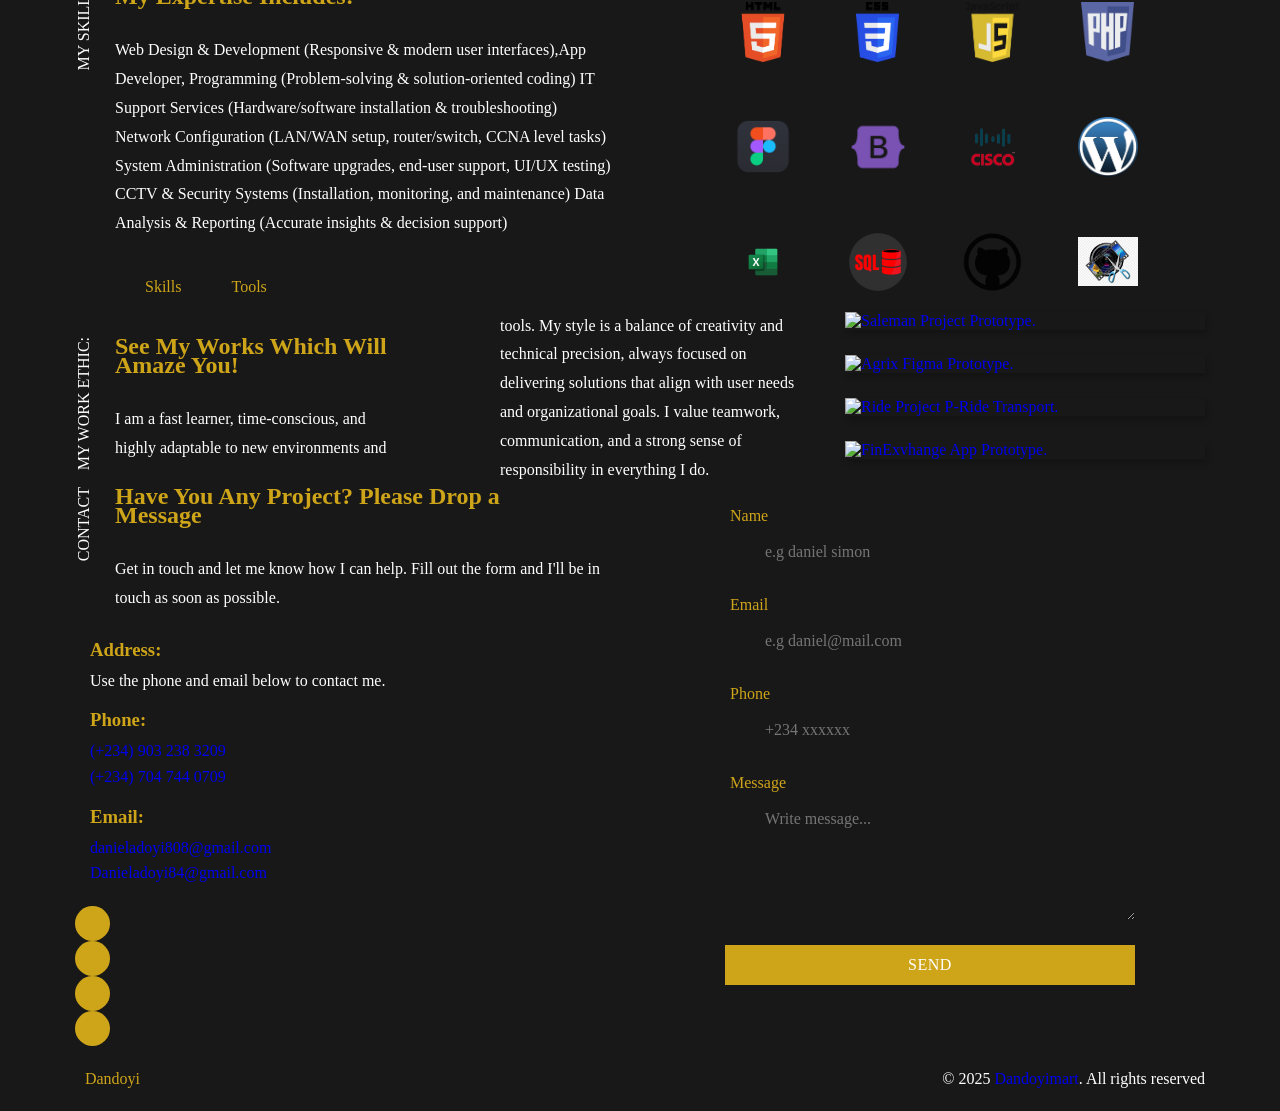
==== commit 3058a65c: "Update print statement from 'Hello' to 'Goodbye'" ====
--- a/Port Git/index.html
+++ b/Port Git/index.html
@@ -156,7 +156,7 @@
                     <p class="section-subtitle">My skills</p>
                     <h2 class="h3 section-title">My Expertise Includes:</h2>
                     <p class="section-text">
-                        Web Design & Development (Responsive & modern user interfaces) Programming (Problem-solving & solution-oriented coding) IT Support Services (Hardware/software installation & troubleshooting) Network Configuration (LAN/WAN setup, router/switch, CCNA level
+                        Web Design & Development (Responsive & modern user interfaces),App Developer, Programming (Problem-solving & solution-oriented coding) IT Support Services (Hardware/software installation & troubleshooting) Network Configuration (LAN/WAN setup, router/switch, CCNA level
                         tasks) System Administration (Software upgrades, end-user support, UI/UX testing) CCTV & Security Systems (Installation, monitoring, and maintenance) Data Analysis & Reporting (Accurate insights & decision support) </p>
                     <div class="skills-toggle" data-toggle-box>
                         <button class="toggle-btn active" data-toggle-btn>Skills</button>
@@ -591,3 +591,4 @@
 </body>
 
 </html>
+
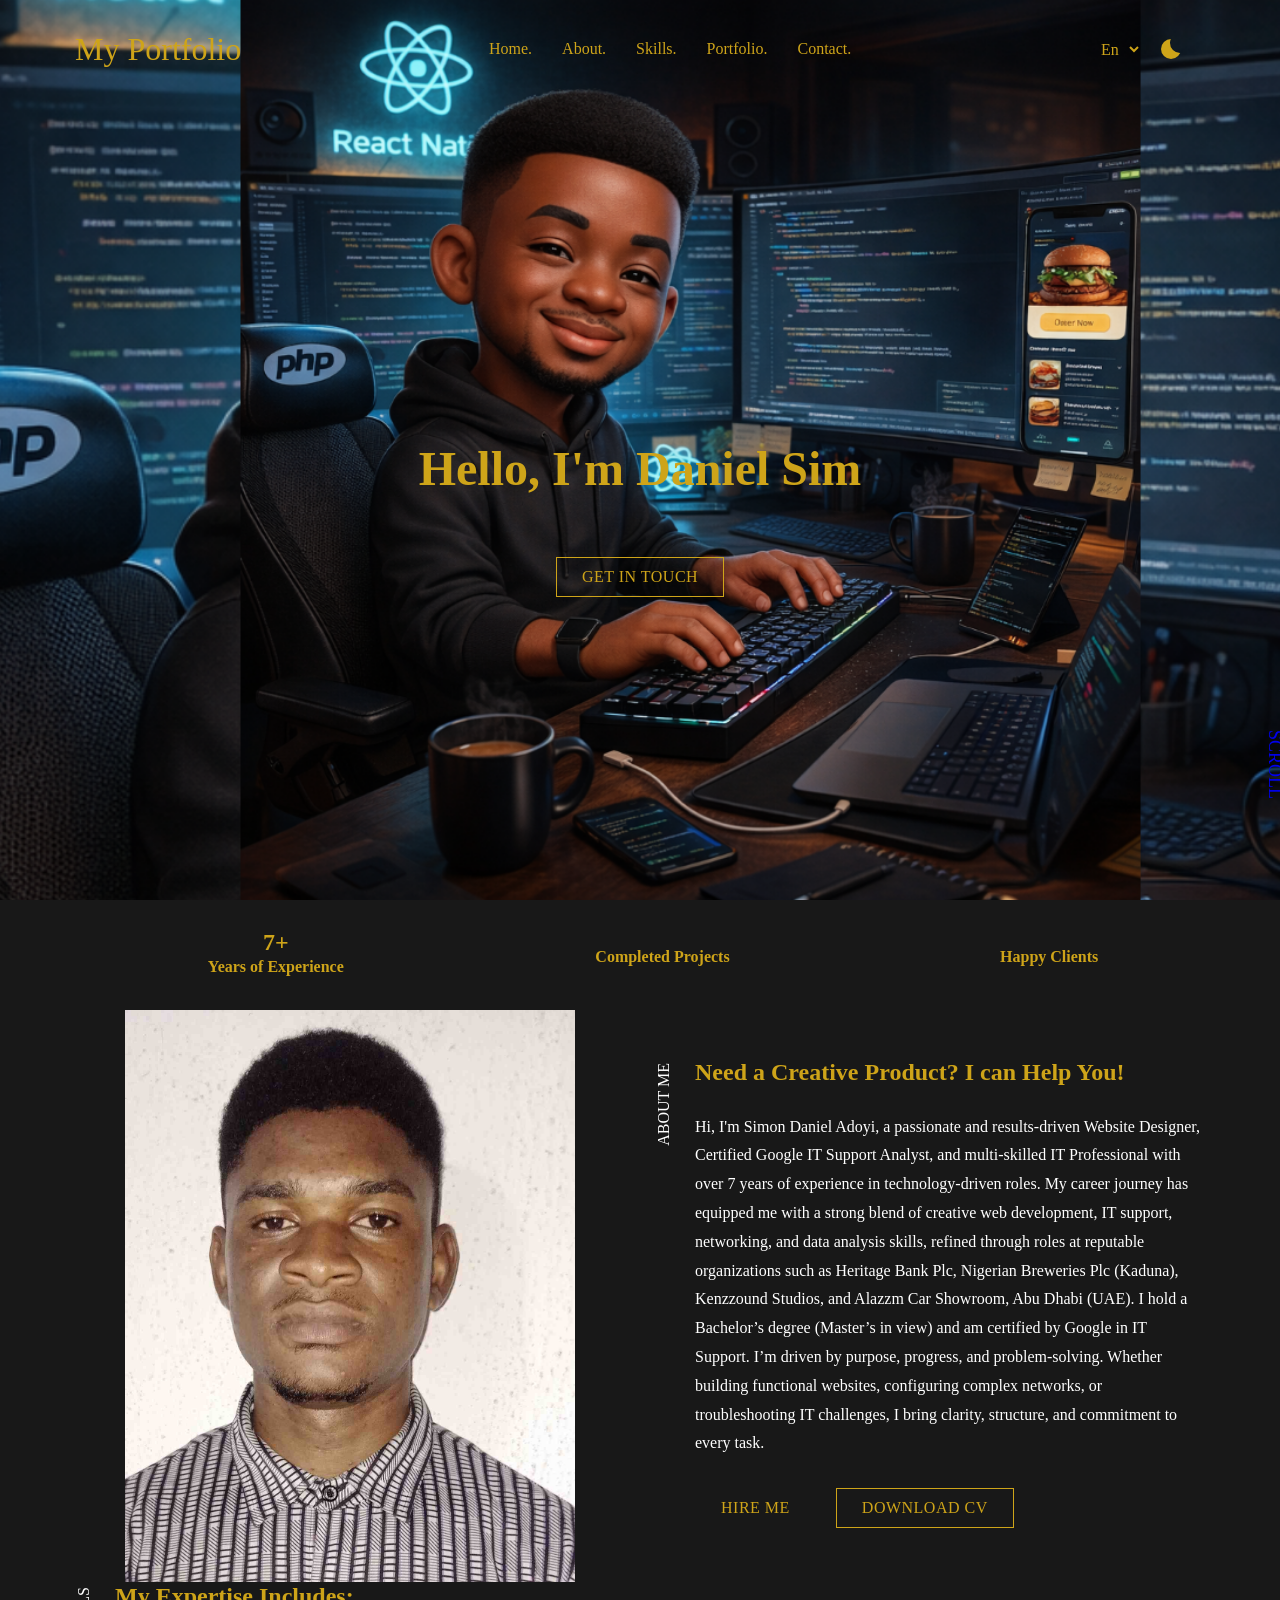
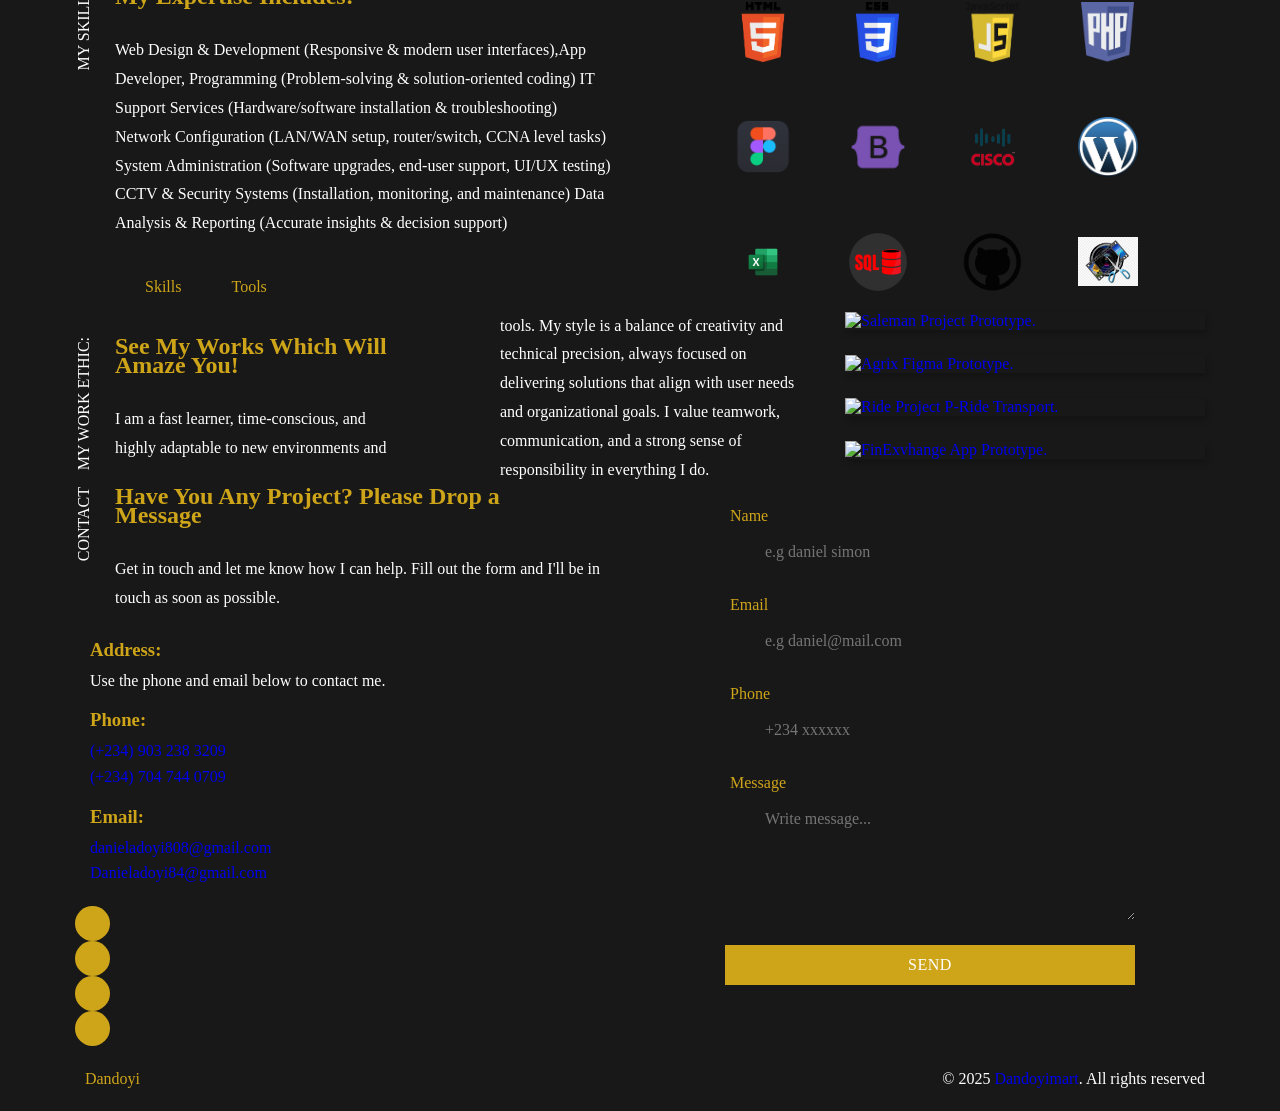
==== commit d1959630: "Update print statement from 'Hello' to 'Goodbye'" ====
--- a/Port Git/index.html
+++ b/Port Git/index.html
@@ -57,7 +57,7 @@
                         <!--   <source srcset="./img/background.png" media="(min-width: 768px)">
                         <source srcset="./assets/images/hero-banner-md.png" media="(min-width: 500px)">
                        -->
-                        <img src="./img/background.png" alt="A man in a blue shirt with a happy expression" class="w-100">
+                        <img src="./img/100673.png" alt="Dandoyi" class="w-100">
                     </picture>
                 </figure>
 
@@ -133,7 +133,7 @@
             <!-- #ABOUT -->
             <section class="about" id="about">
                 <figure class="about-banner">
-                    <img src="./img/profile.jpg" alt="A man in a alice blue shirt with a thinking expression" class="w-100">
+                    <img src="./img/profile.jpg" alt="Dandoyi" class="w-100">
                 </figure>
                 <div class="about-content section-content">
                     <p class="section-subtitle">About me</p>
